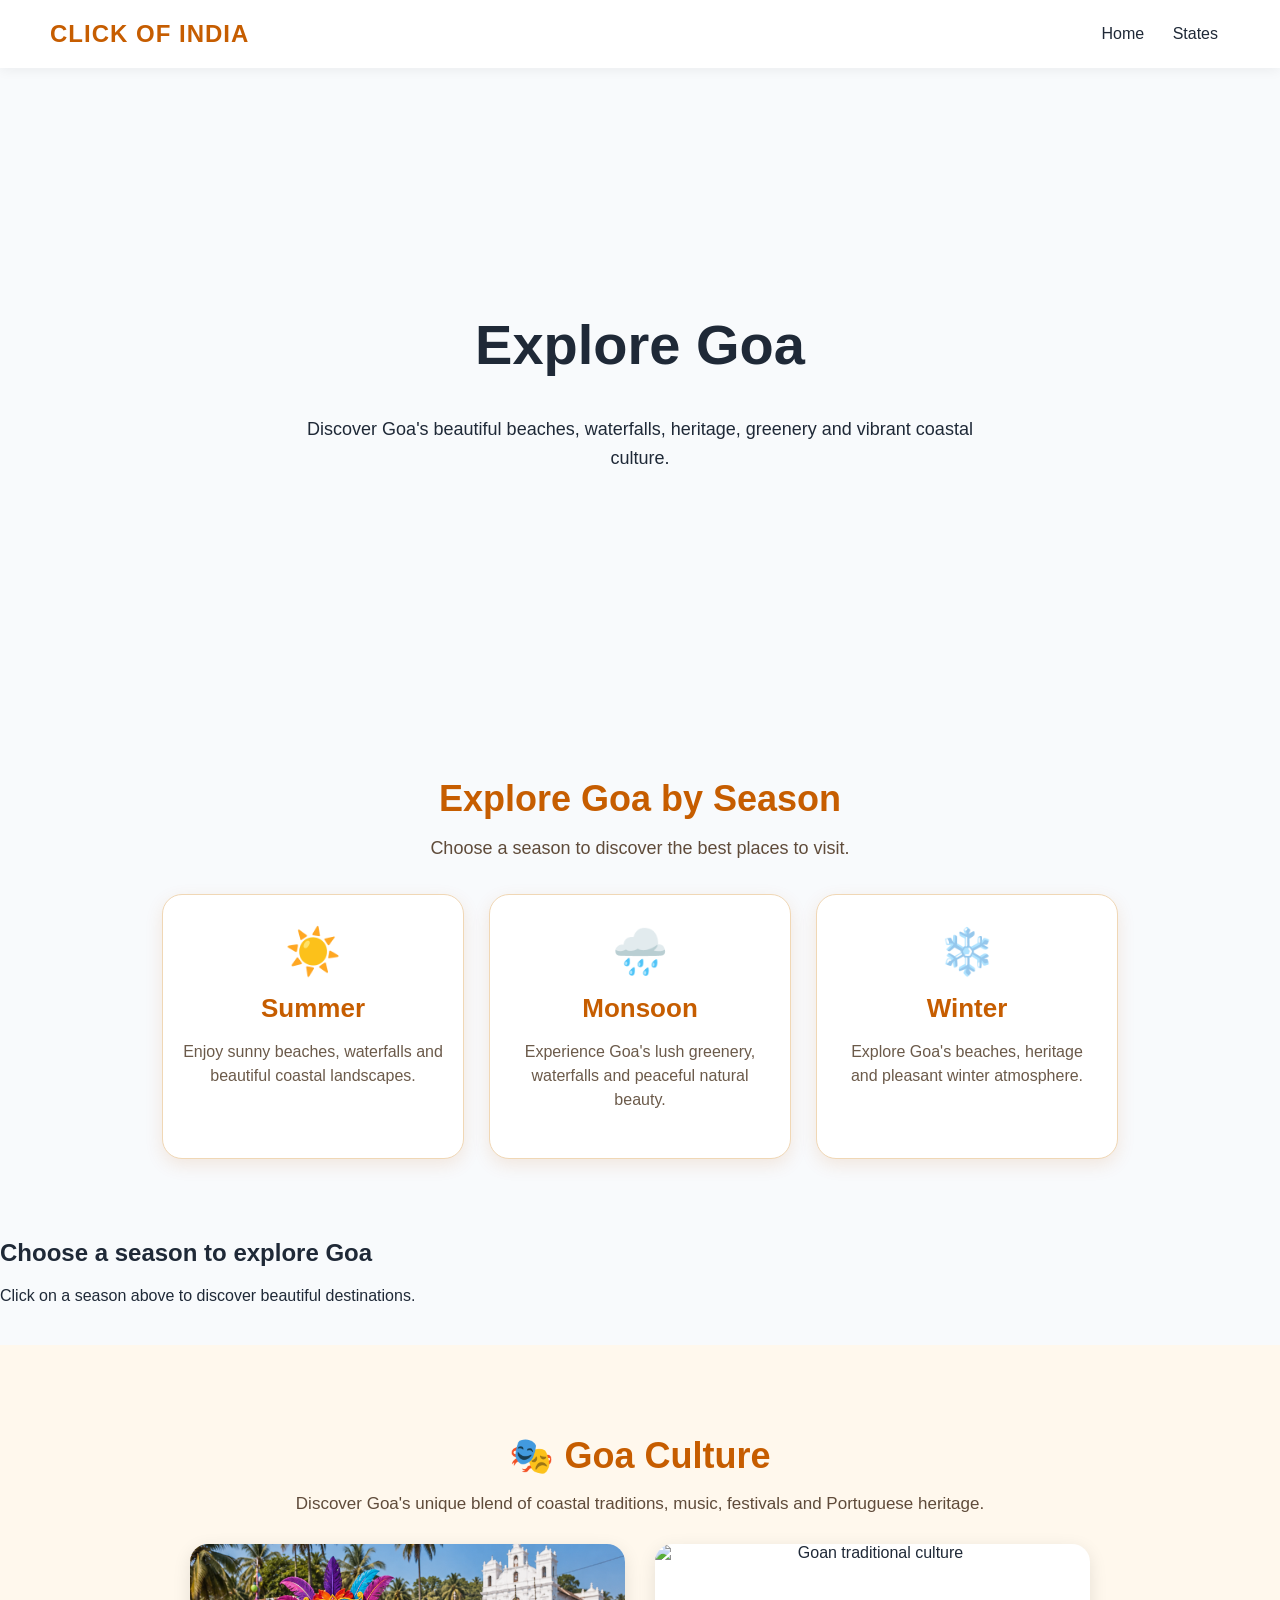
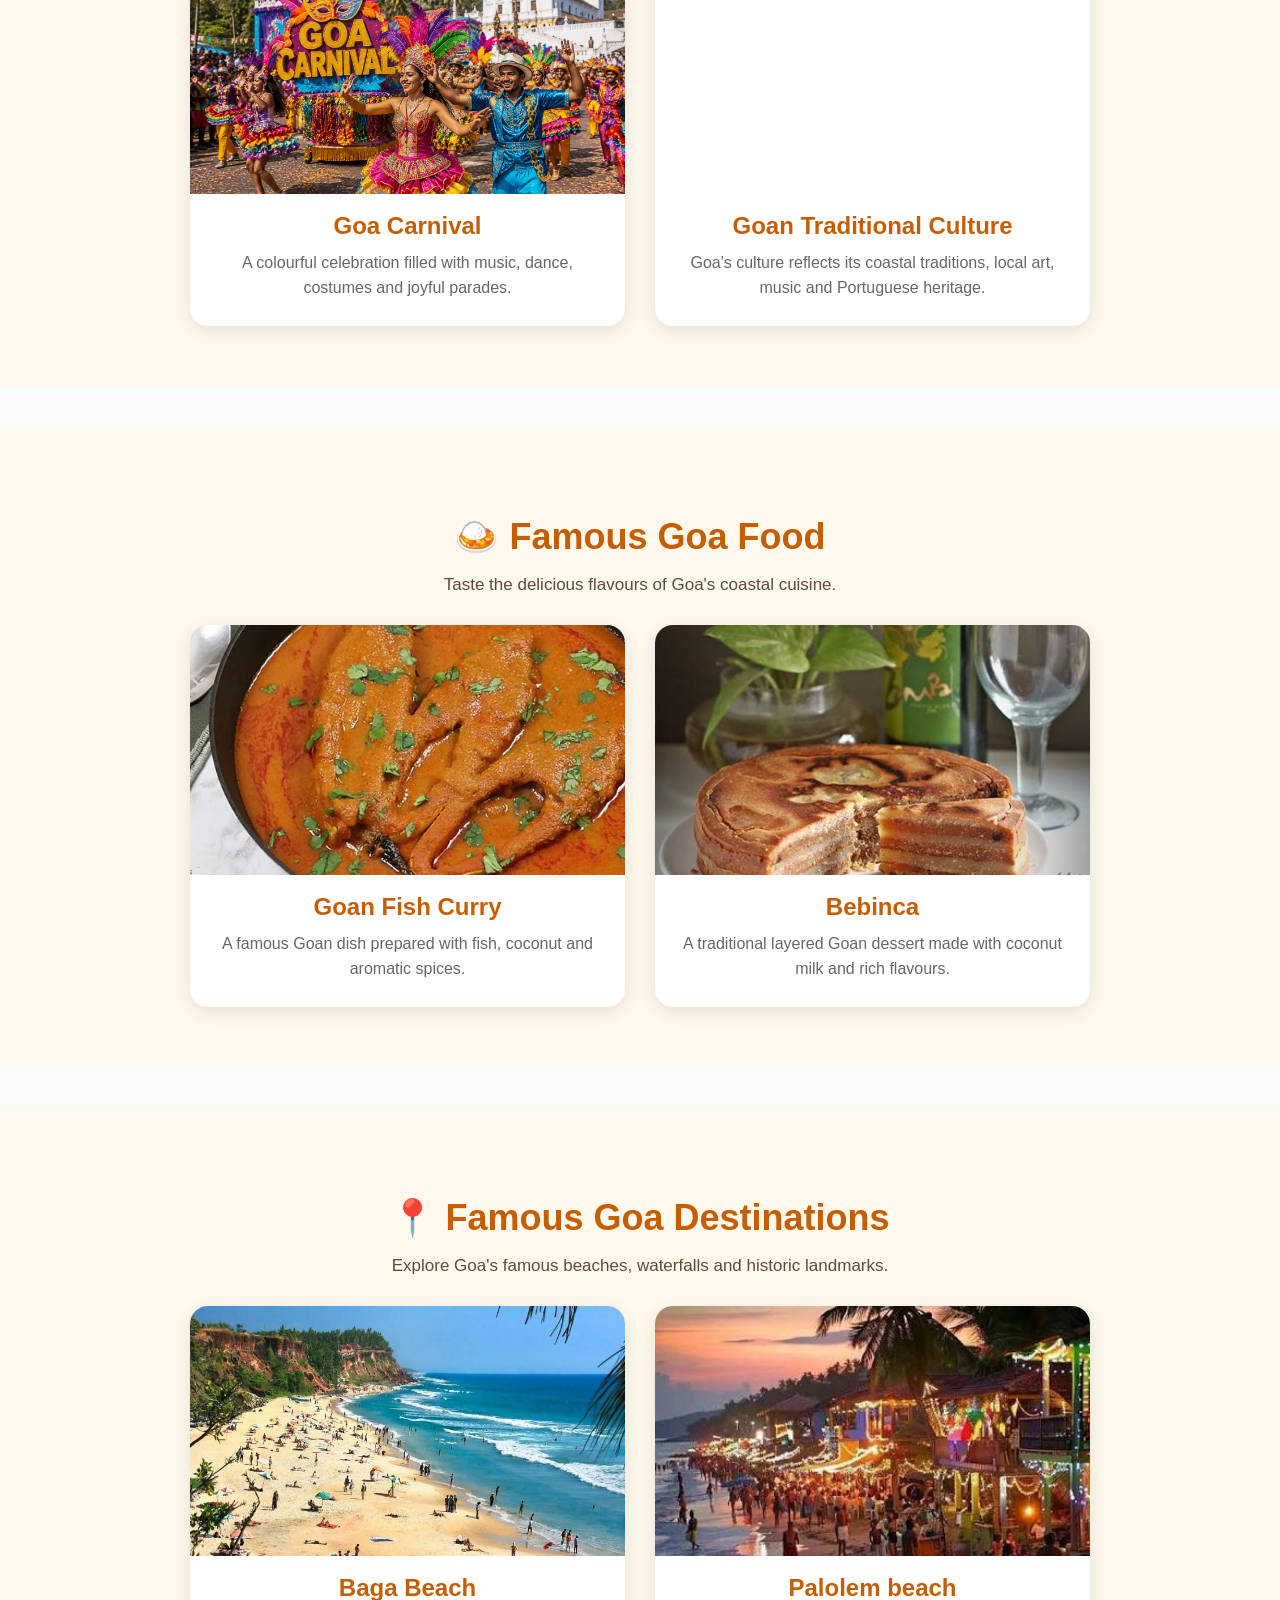
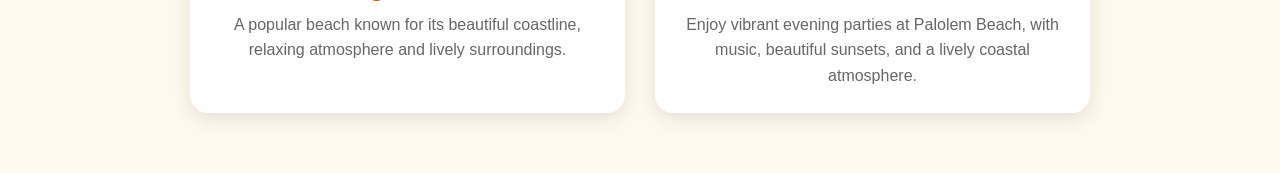
==== goa.html @ acc8ad0f "Add files via upload Add images and music  folder" ====
<!DOCTYPE html>
<html>

<head>
    <title>Goa - Click of India</title>
    <link rel="stylesheet" href="style.css">
</head>

<body>

<!-- Navigation Bar -->
<nav>

    <div class="logo">
        CLICK OF INDIA
    </div>

    <div class="nav-links">
        <a href="index.html">Home</a>
        <a href="index.html#states">States</a>
    </div>

</nav>


<!-- Goa Hero Section -->
<section class="state-hero">

    <h1>Explore Goa</h1>

    <p>
        Discover Goa's beautiful beaches, waterfalls,
        heritage, greenery and vibrant coastal culture.
    </p>

</section>


<!-- Season Selection -->
<section class="seasons">

    <h2>Explore Goa by Season</h2>

    <p>
        Choose a season to discover the best places to visit.
    </p>

    <div class="season-buttons">

        <!-- Summer -->
        <div class="season-card"
             onclick="showGoaSeason('summer')">

            <span>☀️</span>

            <h3>Summer</h3>

            <p>
                Enjoy sunny beaches, waterfalls and
                beautiful coastal landscapes.
            </p>

        </div>


        <!-- Monsoon -->
        <div class="season-card"
             onclick="showGoaSeason('monsoon')">

            <span>🌧️</span>

            <h3>Monsoon</h3>

            <p>
                Experience Goa's lush greenery,
                waterfalls and peaceful natural beauty.
            </p>

        </div>


        <!-- Winter -->
        <div class="season-card"
             onclick="showGoaSeason('winter')">

            <span>❄️</span>

            <h3>Winter</h3>

            <p>
                Explore Goa's beaches, heritage
                and pleasant winter atmosphere.
            </p>

        </div>

    </div>

</section>


<!-- Season Destination Content -->
<section id="goa-season-content">

    <h2>Choose a season to explore Goa</h2>

    <p>
        Click on a season above to discover beautiful destinations.
    </p>

</section>
<!-- ========================================
     GOA CULTURE
     ======================================== -->

<section class="state-explore-section" id="culture">

    <h2>🎭 Goa Culture</h2>

    <p class="state-section-intro">
        Discover Goa's unique blend of coastal traditions,
        music, festivals and Portuguese heritage.
    </p>

    <div class="state-explore-cards">

        <div class="state-explore-card">
            <img src="images/Goa carnival.png" alt="Goa Carnival">

            <h3>Goa Carnival</h3>

            <p>
                A colourful celebration filled with music,
                dance, costumes and joyful parades.
            </p>
        </div>

        <div class="state-explore-card">
            <img src="images/Goa Culture.jpg" alt="Goan traditional culture">

            <h3>Goan Traditional Culture</h3>

            <p>
                Goa's culture reflects its coastal traditions,
                local art, music and Portuguese heritage.
            </p>
        </div>

    </div>

</section>


<!-- ========================================
     GOA FOOD
     ======================================== -->

<section class="state-explore-section" id="food">

    <h2>🍛 Famous Goa Food</h2>

    <p class="state-section-intro">
        Taste the delicious flavours of Goa's coastal cuisine.
    </p>

    <div class="state-explore-cards">

        <div class="state-explore-card">
            <img src="images/Goa Fish.avif" alt="Goan Fish Curry">

            <h3>Goan Fish Curry</h3>

            <p>
                A famous Goan dish prepared with fish,
                coconut and aromatic spices.
            </p>
        </div>

        <div class="state-explore-card">
            <img src="images/Goa bebinca.jpg" alt="Bebinca">

            <h3>Bebinca</h3>

            <p>
                A traditional layered Goan dessert
                made with coconut milk and rich flavours.
            </p>
        </div>

    </div>

</section>


<!-- ========================================
     GOA DESTINATIONS
     ======================================== -->

<section class="state-explore-section" id="destinations">

    <h2>📍 Famous Goa Destinations</h2>

    <p class="state-section-intro">
        Explore Goa's famous beaches, waterfalls and historic landmarks.
    </p>

    <div class="state-explore-cards">

        <div class="state-explore-card">
            <img src="images/Goa baga.jpg" alt="Baga Beach">

            <h3>Baga Beach</h3>

            <p>
                A popular beach known for its beautiful coastline,
                relaxing atmosphere and lively surroundings.
            </p>
        </div>

        <div class="state-explore-card">
            <img src="images/Goa palolem.jpg" alt="Palolem beach">

            <h3>Palolem beach</h3>

            <p>
                Enjoy vibrant evening parties at Palolem Beach, with music, beautiful sunsets,
                 and a lively coastal atmosphere. 
            </p>
        </div>

    </div>

</section>
<audio id="background-music" src="india.mp3" loop></audio>
<!-- JavaScript -->
<script src="script.js"></script>

<audio id="background-music" loop>
    <source src="music/india.mp3" type="audio/mpeg">
</audio>

</body>

</html>
---- style.css ----
body {
    background-color: #f8fafc;
}

nav {
    display: flex;
    justify-content: space-between;
    align-items: center;
    padding: 20px 50px;
}
.logo {
    font-size: 24px;
    font-weight: bold;
}
.nav-links a {
    text-decoration: none;
    color: #1f2937;
    margin: 0 12px;
}
.nav-links a:hover {
    color: #d97706;
}
.nav-icons button {
    border: none;
    background: transparent;
    font-size: 20px;
    cursor: pointer;
    margin-left: 10px;
}
.hero {
    min-height: 65vh;
    display: flex;
    flex-direction: column;
    justify-content: center;
    align-items: center;
    text-align: center;
}
.hero-content h1 {
    font-size: 56px;
}

.hero-content p {
    font-size: 18px;
    margin-top: 20px;
}

.explore-btn {
    display: inline-block;
    margin-top: 25px;
    padding: 12px 28px;
    text-decoration: none;
    font-weight: bold;
    border-radius: 6px;
    background-color: #e67e22;
    color: white;
}
.explore-btn:hover {
    transform: translateY(-3px);
    transition: 0.3s;
}
.intro-screen {
    position: fixed;
    top: 0;
    left: 0;
    width: 100%;
    height: 100vh;

    display: flex;
    flex-direction: column;
    justify-content: center;
    align-items: center;

    background-color: #111;
    z-index: 1000;
    transition: opacity 1s ease;
}
.intro-screen p {
    color: white;
    font-size: 24px;
    margin-top: 20px;
     animation: textReveal 2s ease forwards;
}
.india-map {
    color: #e67e22;
    font-size: 60px;
    font-weight: bold;
}
.india-map img {
    width: 280px;
    height: auto;
}
.india-map img {
    width: 280px;
    height: auto;
    filter: drop-shadow(0 0 10px #e67e22)
            drop-shadow(0 0 25px #e67e22);
    animation: mapGlow 3s ease-in-out infinite;
}
@keyframes mapGlow {
    0% {
        filter: drop-shadow(0 0 5px #e67e22)
                drop-shadow(0 0 15px #e67e22);
    }

    50% {
        filter: drop-shadow(0 0 15px #e67e22)
                drop-shadow(0 0 40px #e67e22);
    }

    100% {
        filter: drop-shadow(0 0 5px #e67e22)
                drop-shadow(0 0 15px #e67e22);
    }
}
@keyframes textReveal {
    from {
        opacity: 0;
        transform: translateY(20px);
    }

    to {
        opacity: 1;
        transform: translateY(0);
    }
}

.explore-cards {
    display: flex;
    gap: 25px;
}
.explore-card {
    padding: 20px;
    background: #f5f5f5;
    border-radius: 15px;
    box-shadow: 0 4px 12px rgba(0, 0, 0, 0.08);
    flex: 1;
    transition: 0.3s;
    text-decoration: none;
    color: inherit;
    cursor: pointer;
}

.explore {
    margin-top: 30px;
}

.explore h2 {
    text-align: center;
    font-size: 36px;
}


.explore-card h3 {
    font-size: 24px;
    margin: 20px 0 10px 0;
    color: black;
}


.explore-card p {
    font-size: 16px;
    color: #666;
    line-height: 1.6;
    margin-bottom: 10px;
}

.explore-card:hover {
    transform: translateY(-5px);
    box-shadow: 0 8px 20px rgba(0, 0, 0, 0.12);
}

.explore-card img {
    width: 100%;
    height: 180px;
    object-fit: cover;
    border-radius: 12px;
}

.state-cards {
    display: flex;
    gap: 25px;
    margin-top: 30px;
}

.state-card {
    width: 300px;
    padding: 20px;
    background: #f5f5f5;
    border-radius: 15px;
    box-shadow: 0 4px 12px rgba(0, 0, 0, 0.08);
}

.state-card img {
    width: 100%;
    height: 200px;
    object-fit: cover;
    border-radius: 12px;
}

.state-card h3 {
    font-size: 24px;
    margin: 20px 0 10px 0;
}

.state-card p {
    font-size: 16px;
    color: #666;
    line-height: 1.6;
}

.state-card img {
    width: 500px;
    height: 300px;
    object-fit: cover;
    border-radius: 12px;
}

.state-cards img {
    width: 500px;
    height: 300px;
    object-fit: cover;
    border-radius: 12px;
}

.state-cards {
    padding: 20px;
    background: #f5f5f5;
    border-radius: 15px;
    box-shadow: 0 4px 12px rgba(0, 0, 0, 0.08);
}

.state-cards h3 {
    margin-top: 20px;
}

.state-cards p {
    margin-top: 10px;
}

.state-cards {
    text-decoration: none;
    color: inherit;
}

.state-hero {
    min-height: 60vh;
    display: flex;
    flex-direction: column;
    justify-content: center;
    align-items: center;
    text-align: center;
    padding: 40px;
}

.state-hero h1 {
    font-size: 56px;
    margin-bottom: 20px;
}

.state-hero p {
    font-size: 18px;
    max-width: 700px;
    line-height: 1.6;
}

/* =========================
   STATES SECTION
   ========================= */

#states {
    text-align: center;
    background: #fff8ed;
    padding: 50px 20px;
    margin-top: 40px;
}

#states h2 {
    color: #c65d00;
}

#states > p {
    color: #5f4b3a;
    margin-bottom: 30px;
}


/* =========================
   STATES GALLERY
   ========================= */

.state-gallery {
    display: grid;
    grid-template-columns: repeat(2, 1fr);
    gap: 25px;
    max-width: 1000px;
    margin: 35px auto;
    padding: 0 20px;
}


/* =========================
   STATE CARD
   ========================= */

.state-card {
    background: #fffaf2;
    border: 1px solid #f0d7b5;
    border-radius: 18px;
    overflow: hidden;
    text-decoration: none;
    color: #111;
    box-shadow: 0 4px 15px rgba(0, 0, 0, 0.08);
    transition: 0.3s;
}


/* State Image */

.state-card img {
    width: 100%;
    height: 260px;
    object-fit: cover;
    display: block;
}


/* State Name */

.state-card h3 {
    font-size: 24px;
    margin: 15px 20px 20px;
    color: #c65d00;
}


/* Hover Effect */

.state-card:hover {
    transform: translateY(-6px);
    box-shadow: 0 10px 25px rgba(198, 93, 0, 0.15);
}

/* Season Section */
.seasons {
    text-align: center;
    padding: 60px 20px;
}

.seasons h2 {
    font-size: 36px;
    color: #c65d00;
    margin-bottom: 10px;
}

.seasons > p {
    color: #5f4b3a;
    font-size: 18px;
    margin-bottom: 35px;
}

/* Season Cards */
.season-buttons {
    display: flex;
    justify-content: center;
    gap: 25px;
    max-width: 1000px;
    margin: auto;
}

.season-card {
    width: 260px;
    padding: 30px 20px;
    background: white;
    border-radius: 20px;
    border: 1px solid #f0d7b5;
    box-shadow: 0 6px 18px rgba(198, 93, 0, 0.12);
    cursor: pointer;
    transition: 0.3s;
}

.season-card span {
    font-size: 45px;
}

.season-card h3 {
    font-size: 26px;
    color: #c65d00;
    margin: 15px 0 10px;
}

.season-card p {
    color: #6b5a4a;
    line-height: 1.5;
}

/* Hover Effect */
.season-card:hover {
    transform: translateY(-8px);
    box-shadow: 0 12px 28px rgba(198, 93, 0, 0.22);
}

/* Summer Destination Cards */

.destination-cards {
    display: grid;
    grid-template-columns: repeat(3, 1fr);
    gap: 25px;
    max-width: 1000px;
    margin: 35px auto;
}

.destination-card {
    background: white;
    border-radius: 18px;
    overflow: hidden;
    box-shadow: 0 5px 15px rgba(0, 0, 0, 0.10);
    transition: 0.3s;
}

.destination-card:hover {
    transform: translateY(-8px);
    box-shadow: 0 12px 25px rgba(198, 93, 0, 0.20);
}

.destination-card img {
    width: 100%;
    height: 220px;
    object-fit: cover;
    display: block;
}

.destination-card h3 {
    font-size: 23px;
    color: #c65d00;
    margin: 18px 20px 10px;
}

.destination-card p {
    font-size: 15px;
    color: #666;
    line-height: 1.6;
    margin: 0 20px 20px;
}

.season-intro {
    text-align: center;
    color: #5f4b3a;
}
/* ========================================
   HOMEPAGE - PROFESSIONAL UPGRADE
   ======================================== */

/* Overall page */
body {
    margin: 0;
    background: #f8fafc;
    color: #1f2937;
    font-family: Arial, sans-serif;
}


/* Navigation */
nav {
    background: rgba(255, 255, 255, 0.95);
    box-shadow: 0 2px 12px rgba(0, 0, 0, 0.06);
    position: sticky;
    top: 0;
    z-index: 100;
}

.logo {
    color: #c65d00;
    letter-spacing: 1px;
}


/* Hero */
.hero {
    min-height: 70vh;
    background:
        linear-gradient(
            rgba(255, 248, 237, 0.85),
            rgba(248, 250, 252, 0.95)
        );
}

.hero-content h1 {
    color: #b45309;
    margin-bottom: 10px;
    letter-spacing: 1px;
}

.hero-content p {
    max-width: 700px;
    color: #5f4b3a;
    line-height: 1.7;
}


/* Explore Section */
.explore {
    padding: 70px 30px;
    margin-top: 0;
}

.explore h2 {
    color: #b45309;
    margin-bottom: 10px;
}

.explore-cards {
    max-width: 1250px;
    margin: 40px auto 0;
    display: grid;
    grid-template-columns: repeat(4, 1fr);
    gap: 25px;
}

.explore-card {
    padding: 0 0 22px 0;
    background: white;
    border-radius: 20px;
    overflow: hidden;
    border: 1px solid #f0d7b5;
    box-shadow: 0 6px 20px rgba(0, 0, 0, 0.07);
    transition: transform 0.3s ease, box-shadow 0.3s ease;
}

.explore-card img {
    width: 100%;
    height: 210px;
    object-fit: cover;
    display: block;
    border-radius: 0;
    transition: transform 0.4s ease;
}

.explore-card h3 {
    color: #c65d00;
    margin: 20px 20px 8px;
}

.explore-card p {
    margin: 0 20px;
    color: #6b7280;
}

.explore-card:hover {
    transform: translateY(-10px);
    box-shadow: 0 15px 30px rgba(198, 93, 0, 0.16);
}

.explore-card:hover img {
    transform: scale(1.05);
}


/* States section */
#states {
    padding: 80px 20px;
}

#states h2 {
    font-size: 38px;
}

.state-gallery {
    max-width: 1100px;
    gap: 30px;
}

.state-card img {
    height: 270px;
    transition: transform 0.4s ease;
}

.state-card:hover img {
    transform: scale(1.04);
}

.state-card:hover {
    transform: translateY(-8px);
}


/* ========================================
   RESPONSIVE HOMEPAGE
   ======================================== */

@media (max-width: 1000px) {

    .explore-cards {
        grid-template-columns: repeat(2, 1fr);
    }

}


@media (max-width: 650px) {

    nav {
        padding: 15px 20px;
        flex-wrap: wrap;
        gap: 15px;
    }

    .nav-links {
        display: none;
    }

    .hero-content h1 {
        font-size: 40px;
    }

    .explore {
        padding: 50px 15px;
    }

    .explore-cards {
        grid-template-columns: 1fr;
    }

    .state-gallery {
        grid-template-columns: 1fr;
        padding: 0 10px;
    }

}
/* ========================================
   HOMEPAGE - SEASONS SECTION
   ======================================== */

.home-seasons {
    text-align: center;
    padding: 80px 20px;
    background: linear-gradient(
        135deg,
        #fff8ed,
        #fffdf8
    );
}

.home-seasons h2 {
    font-size: 38px;
    color: #b45309;
    margin-bottom: 10px;
}

.home-season-intro {
    max-width: 700px;
    margin: 0 auto 40px;
    color: #6b5a4a;
    font-size: 18px;
    line-height: 1.7;
}

.home-season-cards {
    max-width: 1000px;
    margin: auto;
    display: grid;
    grid-template-columns: repeat(3, 1fr);
    gap: 30px;
}

.home-season-card {
    background: white;
    padding: 35px 25px;
    border-radius: 22px;
    border: 1px solid #f0d7b5;
    box-shadow: 0 6px 20px rgba(0, 0, 0, 0.07);
    transition: 0.3s ease;
}

.season-icon {
    font-size: 55px;
    margin-bottom: 15px;
}

.home-season-card h3 {
    font-size: 27px;
    color: #c65d00;
    margin-bottom: 12px;
}

.home-season-card p {
    color: #6b7280;
    line-height: 1.7;
    font-size: 16px;
}

.home-season-card:hover {
    transform: translateY(-10px);
    box-shadow: 0 15px 30px rgba(198, 93, 0, 0.16);
}


/* Mobile */
@media (max-width: 700px) {

    .home-season-cards {
        grid-template-columns: 1fr;
    }

    .home-seasons h2 {
        font-size: 32px;
    }

}
/* ========================================
   HOMEPAGE - SEASONS SECTION
   ======================================== */

.home-seasons {
    text-align: center;
    padding: 80px 20px;
    background: linear-gradient(
        135deg,
        #fff8ed,
        #fffdf8
    );
}

.home-seasons h2 {
    font-size: 38px;
    color: #b45309;
    margin-bottom: 10px;
}

.home-season-intro {
    max-width: 700px;
    margin: 0 auto 40px;
    color: #6b5a4a;
    font-size: 18px;
    line-height: 1.7;
}

.home-season-cards {
    max-width: 1000px;
    margin: auto;
    display: grid;
    grid-template-columns: repeat(3, 1fr);
    gap: 30px;
}

.home-season-card {
    background: white;
    padding: 35px 25px;
    border-radius: 22px;
    border: 1px solid #f0d7b5;
    box-shadow: 0 6px 20px rgba(0, 0, 0, 0.07);
    transition: 0.3s ease;
}

.season-icon {
    font-size: 55px;
    margin-bottom: 15px;
}

.home-season-card h3 {
    font-size: 27px;
    color: #c65d00;
    margin-bottom: 12px;
}

.home-season-card p {
    color: #6b7280;
    line-height: 1.7;
    font-size: 16px;
}

.home-season-card:hover {
    transform: translateY(-10px);
    box-shadow: 0 15px 30px rgba(198, 93, 0, 0.16);
}


/* Mobile */
@media (max-width: 700px) {

    .home-season-cards {
        grid-template-columns: 1fr;
    }

    .home-seasons h2 {
        font-size: 32px;
    }

}
/* ========================================
   FOOTER
   ======================================== */

.footer {
    background: #1f2937;
    color: white;
    text-align: center;
    padding: 50px 20px 25px;
}

.footer-content {
    max-width: 900px;
    margin: auto;
}

.footer h2 {
    color: #f59e0b;
    font-size: 28px;
    letter-spacing: 1px;
    margin-bottom: 10px;
}

.footer p {
    color: #d1d5db;
    line-height: 1.6;
}

.footer-links {
    display: flex;
    justify-content: center;
    gap: 25px;
    margin: 25px 0;
}

.footer-links a {
    color: white;
    text-decoration: none;
    transition: 0.3s;
}

.footer-links a:hover {
    color: #f59e0b;
}

.footer .copyright {
    font-size: 14px;
    margin-top: 30px;
    color: #9ca3af;
}
/* ========================================
   DARK MODE
   ======================================== */

body.dark-mode {
    background-color: #111827;
    color: #f9fafb;
}

body.dark-mode nav {
    background: #1f2937;
}

body.dark-mode .nav-links a {
    color: #f9fafb;
}

body.dark-mode .hero {
    background: linear-gradient(
        135deg,
        #111827,
        #1f2937
    );
}

body.dark-mode .hero-content h1 {
    color: #f59e0b;
}

body.dark-mode .hero-content p {
    color: #d1d5db;
}

body.dark-mode .explore {
    background: #111827;
}

body.dark-mode .explore-card {
    background: #1f2937;
    border-color: #374151;
}

body.dark-mode .explore-card h3 {
    color: #f59e0b;
}

body.dark-mode .explore-card p {
    color: #d1d5db;
}

body.dark-mode #states {
    background: #17202b;
}

body.dark-mode #states > p {
    color: #d1d5db;
}

body.dark-mode .state-card {
    background: #1f2937;
    border-color: #374151;
}

body.dark-mode .home-seasons {
    background: #17202b;
}

body.dark-mode .home-season-intro {
    color: #d1d5db;
}

body.dark-mode .home-season-card {
    background: #1f2937;
    border-color: #374151;
}

body.dark-mode .home-season-card p {
    color: #d1d5db;
}

body.dark-mode .about-section {
    background: #111827;
}

body.dark-mode .about-content p {
    color: #d1d5db;
}
/* ========================================
   STATE EXPLORE SECTIONS
   ======================================== */

.state-explore-section {
    text-align: center;
    padding: 60px 20px;
    background: #fff8ed;
    margin-top: 40px;
}

.state-explore-section h2 {
    font-size: 36px;
    color: #c65d00;
    margin-bottom: 10px;
}

.state-section-intro {
    color: #5f4b3a;
    font-size: 17px;
    margin-bottom: 30px;
}

.state-explore-cards {
    display: grid;
    grid-template-columns: repeat(2, 1fr);
    gap: 30px;
    max-width: 900px;
    margin: auto;
}

.state-explore-card {
    background: white;
    border-radius: 18px;
    overflow: hidden;
    box-shadow: 0 5px 18px rgba(0, 0, 0, 0.10);
    transition: 0.3s;
}

.state-explore-card:hover {
    transform: translateY(-7px);
    box-shadow: 0 12px 25px rgba(198, 93, 0, 0.20);
}

.state-explore-card img {
    width: 100%;
    height: 250px;
    object-fit: cover;
    display: block;
}

.state-explore-card h3 {
    font-size: 24px;
    color: #c65d00;
    margin: 18px 20px 10px;
}

.state-explore-card p {
    color: #666;
    line-height: 1.6;
    margin: 0 25px 25px;
}
/* ===== State Selection Cards ===== */

.culture-state-grid {
    display: grid;
    grid-template-columns: repeat(2, 1fr);
    gap: 30px;
    max-width: 1000px;
    margin: 40px auto;
}

.culture-state-card {
    display: block;
    background: white;
    border-radius: 18px;
    overflow: hidden;
    text-decoration: none;
    color: inherit;
    box-shadow: 0 5px 18px rgba(0, 0, 0, 0.12);
    transition: transform 0.3s ease;
}

.culture-state-card:hover {
    transform: translateY(-6px);
}

.culture-state-card img {
    width: 100%;
    height: 220px;
    object-fit: cover;
    display: block;
}

.culture-state-card h3 {
    text-align: center;
    font-size: 28px;
    font-weight: 700;
    color: #c65d00;
    padding: 20px;
    margin: 0;
}
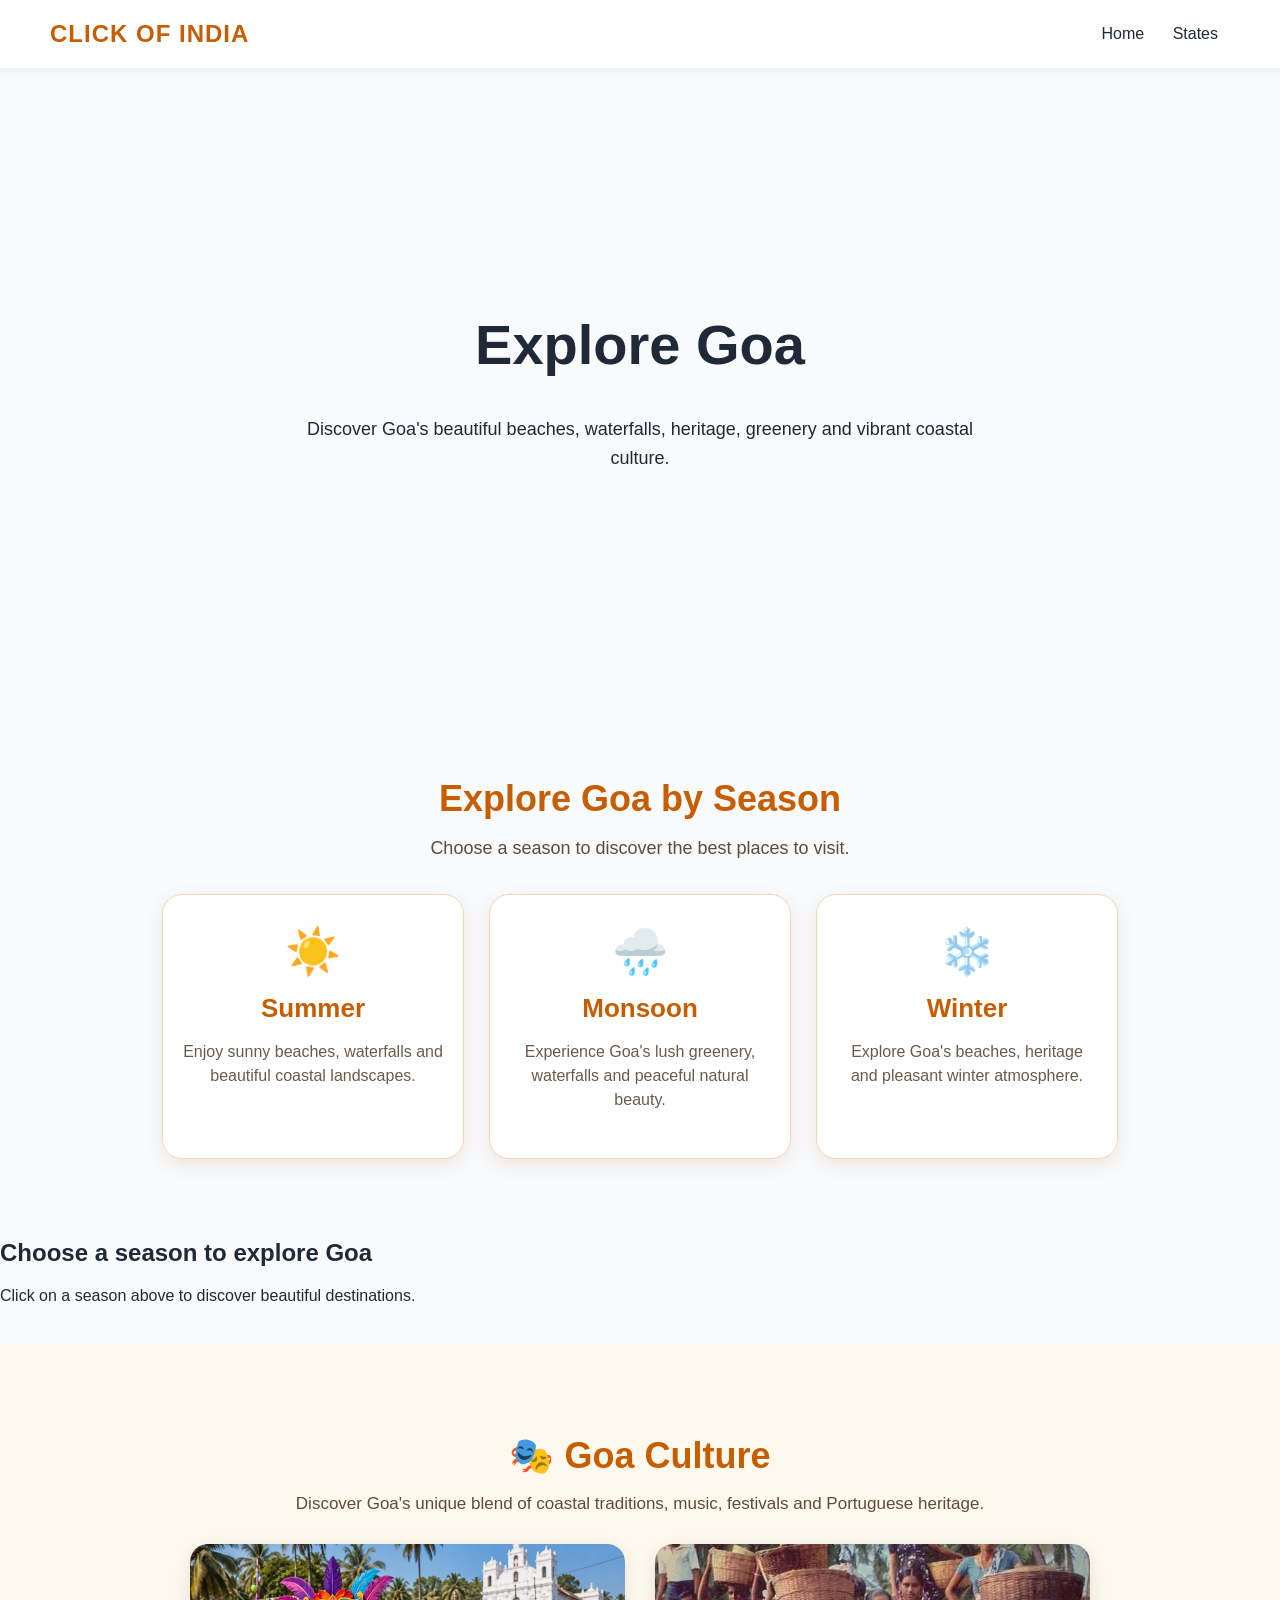
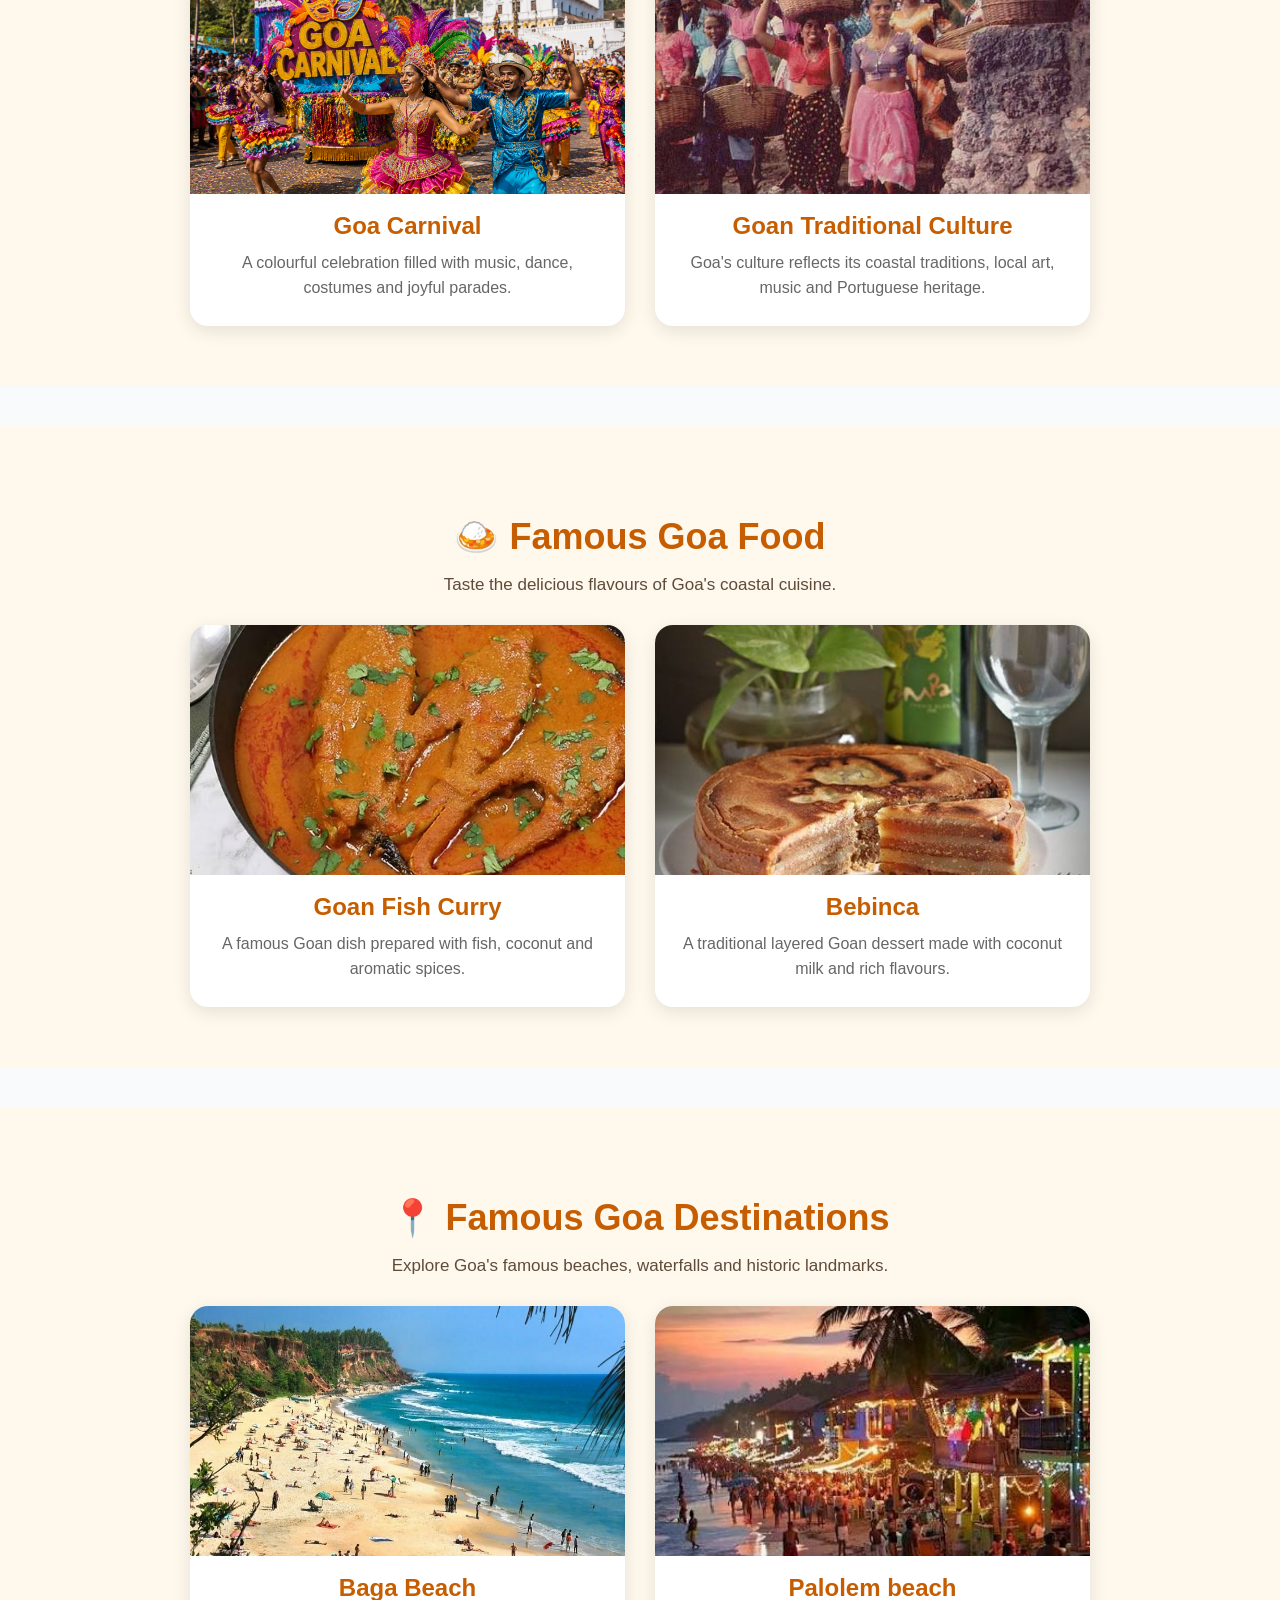
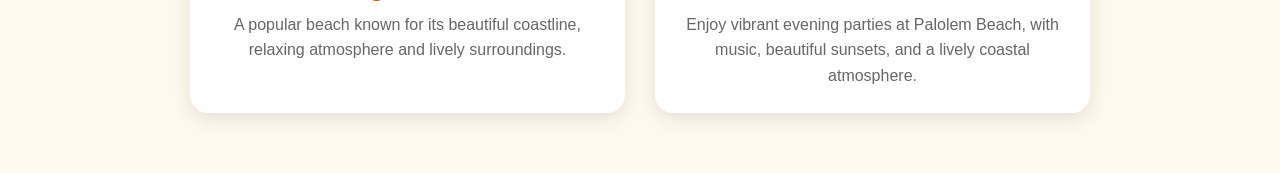
==== commit a8fd9dd3: "Fix HTML formatting and structure" ====
--- a/goa.html
+++ b/goa.html
@@ -136,7 +136,7 @@
         </div>
 
         <div class="state-explore-card">
-            <img src="images/Goa Culture.jpg" alt="Goan traditional culture">
+            <img src="images/Goa culture.jpg" alt="Goan traditional culture">
 
             <h3>Goan Traditional Culture</h3>
 
@@ -241,4 +241,4 @@
 
 </body>
 
-</html>+</html>
